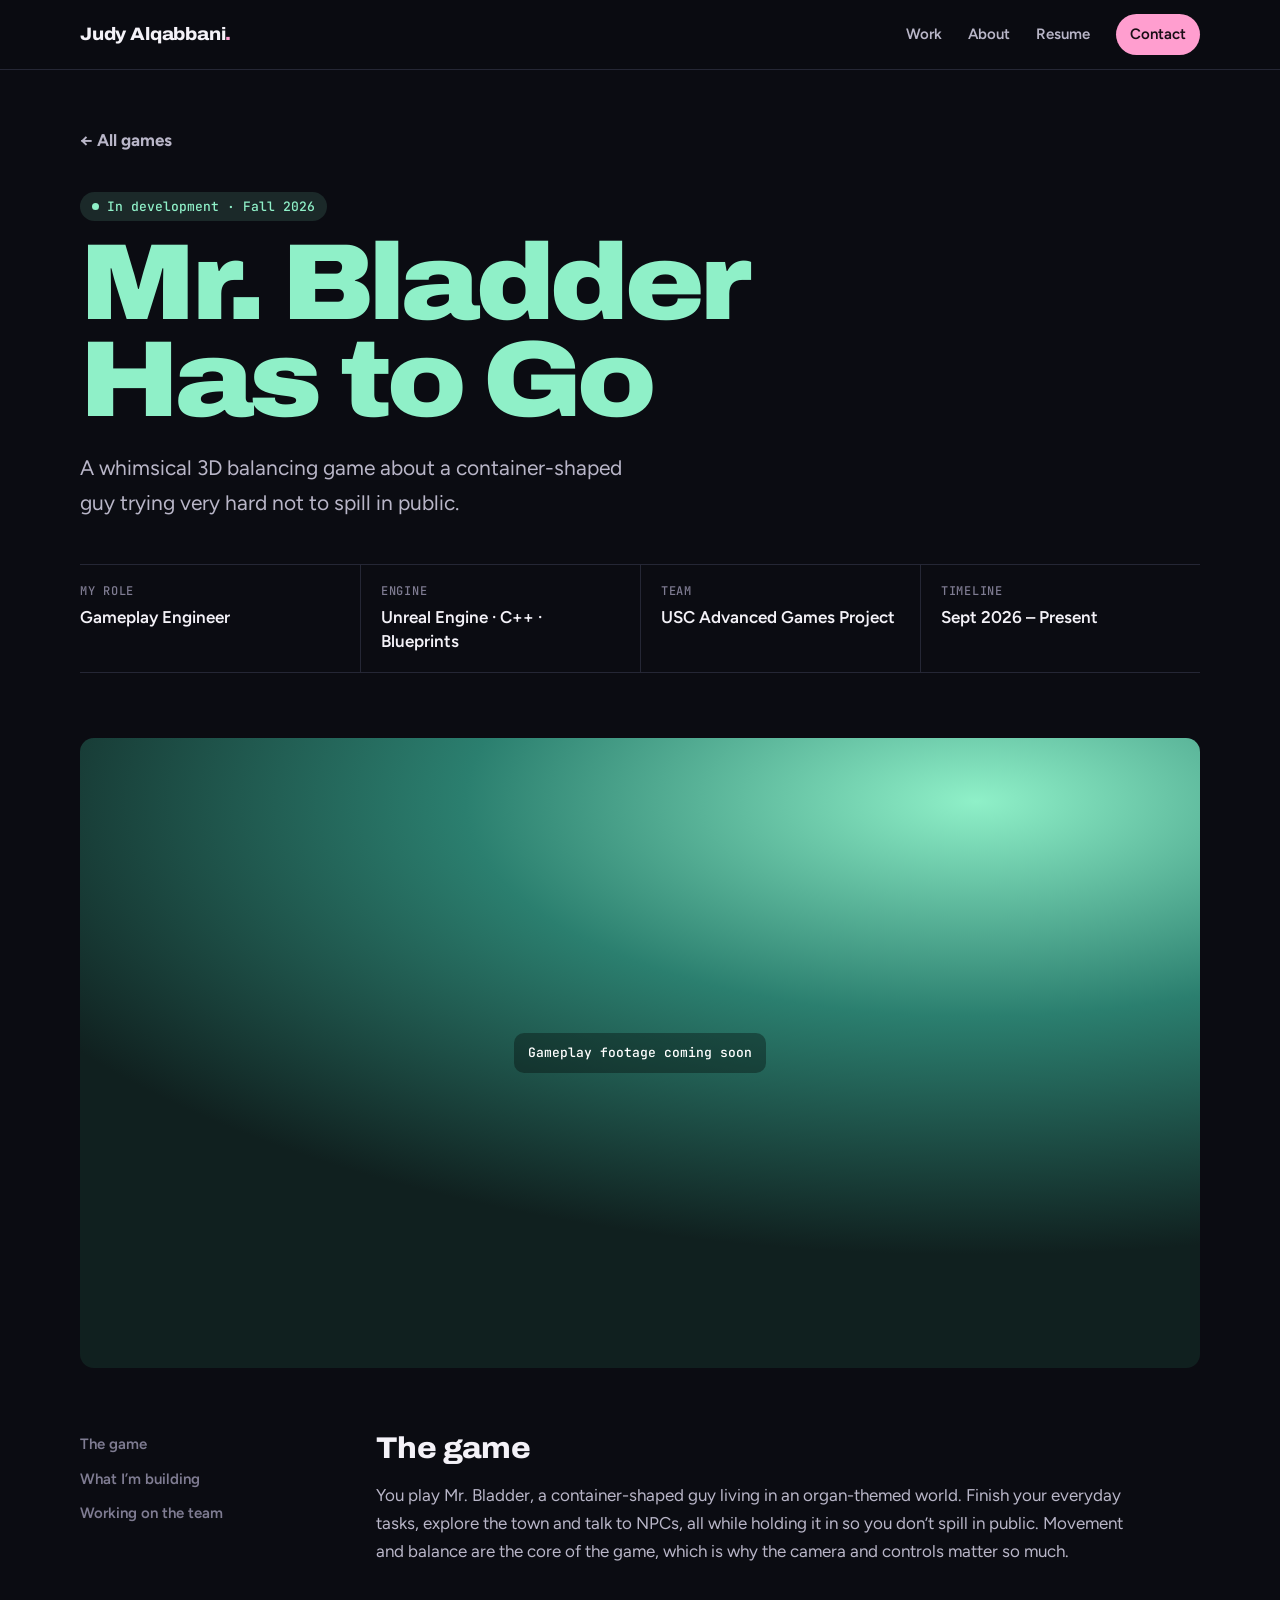
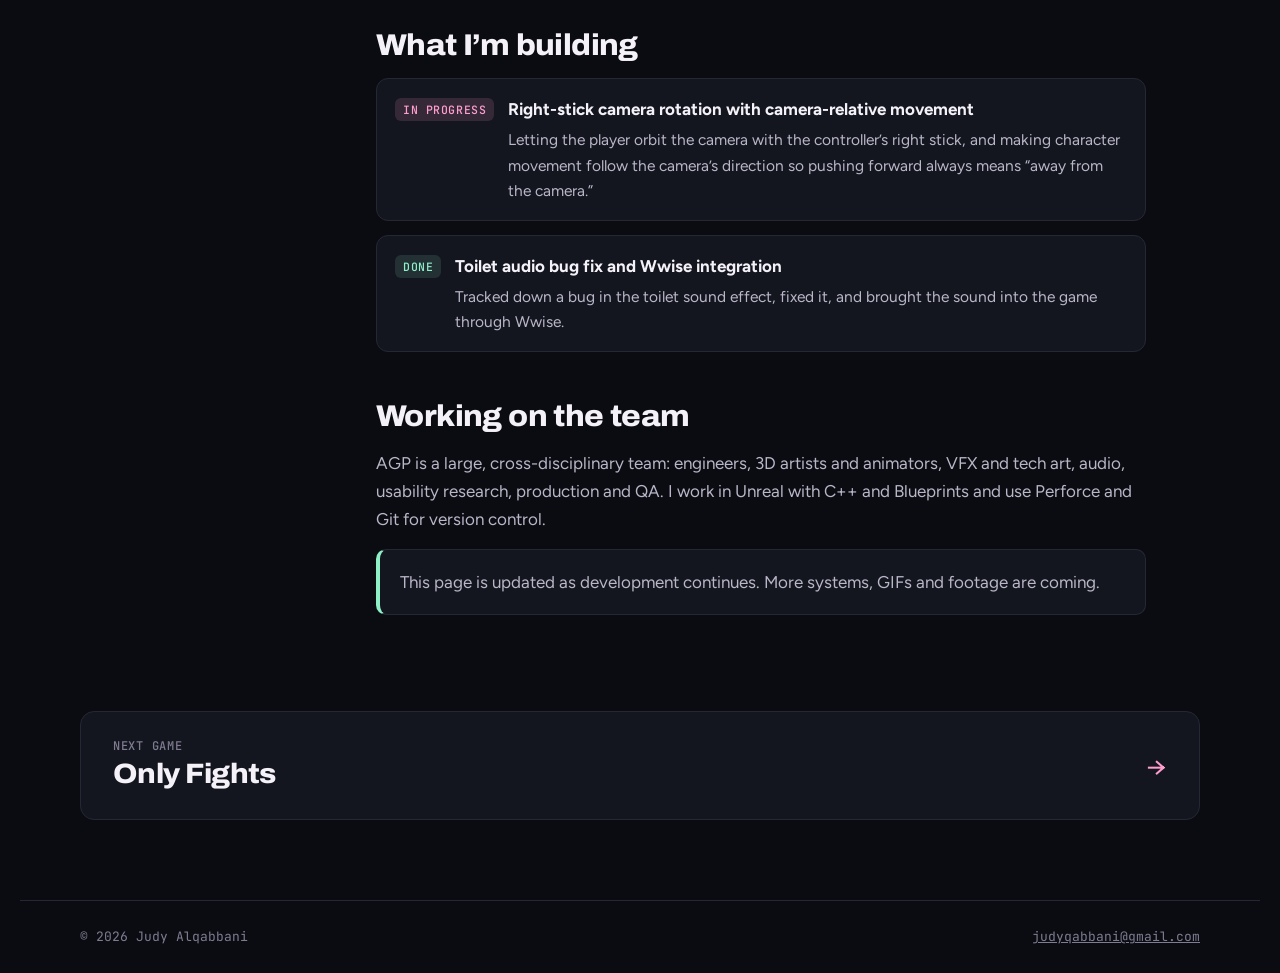
==== projects/mr-bladder.html @ 7c148da4 "Add files via upload" ====
<!DOCTYPE html>
<html lang="en">
<head>
  <meta charset="utf-8">
  <meta name="viewport" content="width=device-width, initial-scale=1">
  <title>Mr. Bladder Has to Go · Judy Alqabbani</title>
  <meta name="description" content="A whimsical 3D balancing game about a container-shaped guy trying very hard not to spill in public.">
  <link rel="preconnect" href="https://fonts.googleapis.com">
  <link rel="preconnect" href="https://fonts.gstatic.com" crossorigin>
  <link rel="stylesheet" href="https://fonts.googleapis.com/css2?family=Archivo:wdth,wght@100..125,700..900&family=Figtree:wght@400;600;700&family=JetBrains+Mono:wght@500&display=swap">
  <link rel="stylesheet" href="../style.css">
</head>
<body>

<header class="site-head">
  <div class="wrap">
    <a class="logo" href="../index.html">Judy Alqabbani<span>.</span></a>
    <nav class="site-nav">
      <a href="../index.html#work">Work</a>
      <a href="../index.html#about" class="hide-sm">About</a>
      <a href="../resume.pdf" target="_blank" rel="noopener" class="hide-sm">Resume</a>
      <a href="../index.html#contact" class="nav-cta">Contact</a>
    </nav>
  </div>
</header>

<main class="wrap m-bladder">
  <div class="p-hero">
    <a class="back" href="../index.html#work">← All games</a><br>
    <span class="chip live">In development · Fall 2026</span>
    <h1>Mr. Bladder Has to Go</h1>
    <p class="tagline">A whimsical 3D balancing game about a container-shaped guy trying very hard not to spill in public.</p>
    <dl class="meta-grid">
      <div><dt>My role</dt><dd>Gameplay Engineer</dd></div>
      <div><dt>Engine</dt><dd>Unreal Engine · C++ · Blueprints</dd></div>
      <div><dt>Team</dt><dd>USC Advanced Games Project</dd></div>
      <div><dt>Timeline</dt><dd>Sept 2026 – Present</dd></div>
    </dl>
  </div>

  <div class="video">
    <div class="media-slot m-bladder"><span>Gameplay footage coming soon</span></div>
  </div>

  <div class="p-body">
    <nav class="toc" aria-label="On this page">
      <a href="#game">The game</a>
      <a href="#contributions">What I’m building</a>
      <a href="#team">Working on the team</a>
    </nav>
    <div class="p-content">
      <section id="game">
        <h2>The game</h2>
        <p>You play Mr. Bladder, a container-shaped guy living in an organ-themed world. Finish your everyday tasks, explore the town and talk to NPCs, all while holding it in so you don’t spill in public. Movement and balance are the core of the game, which is why the camera and controls matter so much.</p>
      </section>
      <section id="contributions">
        <h2>What I’m building</h2>
        <ul class="contrib">
          <li><span class="status wip">In progress</span><div><strong>Right-stick camera rotation with camera-relative movement</strong><p>Letting the player orbit the camera with the controller’s right stick, and making character movement follow the camera’s direction so pushing forward always means “away from the camera.”</p></div></li>
          <li><span class="status done">Done</span><div><strong>Toilet audio bug fix and Wwise integration</strong><p>Tracked down a bug in the toilet sound effect, fixed it, and brought the sound into the game through Wwise.</p></div></li>
        </ul>
      </section>
      <section id="team">
        <h2>Working on the team</h2>
        <p>AGP is a large, cross-disciplinary team: engineers, 3D artists and animators, VFX and tech art, audio, usability research, production and QA. I work in Unreal with C++ and Blueprints and use Perforce and Git for version control.</p>
        <div class="callout"><p>This page is updated as development continues. More systems, GIFs and footage are coming.</p></div>
      </section>
    </div>
  </div>

  <a class="next" href="only-fights.html">
    <div><small>Next game</small><strong>Only Fights</strong></div>
    <span class="arrow">→</span>
  </a>
</main>

<footer class="site-foot">
  <div class="wrap"><span>© <span data-year>2026</span> Judy Alqabbani</span><a href="mailto:judyqabbani@gmail.com">judyqabbani@gmail.com</a></div>
</footer>

<script src="../main.js"></script>
</body>
</html>
---- style.css ----
/* Judy Alqabbani — portfolio styles */
:root {
  color-scheme: dark;
  --bg: #0b0c12;
  --paper: #14161f;
  --ink: #f4f2f8;
  --ink-2: #b9b6c8;
  --ink-3: #7f7c92;
  --line: #252735;
  --accent: #ff9ecf;       /* pastel pink */
  --accent-ink: #1a0d15;
  --tint: rgba(255,158,207,.14);
  --live: #8ff0c8;         /* mint */
  --live-tint: rgba(143,240,200,.12);
  --lav: #b8a6ff;
  --peach: #ffc39e;
  --sky: #9fd8ff;
  --glow: linear-gradient(100deg, #b8a6ff 0%, #ff9ecf 50%, #ffc39e 100%);
  --display: "Archivo", "Helvetica Neue", Arial, sans-serif;
  --body: "Figtree", "Helvetica Neue", Arial, sans-serif;
  --mono: "JetBrains Mono", ui-monospace, Menlo, Consolas, monospace;
  --radius: 14px;
  --max: 1120px;
}

*, *::before, *::after { box-sizing: border-box; }
html { scroll-behavior: smooth; }
body {
  margin: 0;
  background: var(--bg);
  color: var(--ink);
  font: 17px/1.65 var(--body);
  -webkit-font-smoothing: antialiased;
  padding-inline: 20px;
}
img { max-width: 100%; display: block; }
a { color: inherit; }
a:focus-visible, button:focus-visible { outline: 2px solid var(--accent); outline-offset: 3px; border-radius: 4px; }
.wrap { max-width: var(--max); margin-inline: auto; }

/* ---------- header ---------- */
.site-head {
  position: sticky; top: 0; z-index: 10;
  margin-inline: -20px; padding: 14px 20px;
  background: color-mix(in srgb, var(--bg) 88%, transparent);
  backdrop-filter: blur(12px);
  border-bottom: 1px solid var(--line);
}
.site-head .wrap { display: flex; align-items: center; justify-content: space-between; gap: 20px; }
.logo { font: 800 18px/1 var(--display); font-stretch: 110%; letter-spacing: -.01em; text-decoration: none; }
.logo span { color: var(--accent); }
.site-nav { display: flex; gap: 26px; align-items: center; }
.site-nav a { text-decoration: none; font-weight: 600; font-size: 15px; color: var(--ink-2); }
.site-nav a:hover { color: var(--ink); }
.site-nav .nav-cta { color: var(--accent-ink); background: var(--accent); padding: 8px 14px; border-radius: 999px; }
.site-nav .nav-cta:hover { color: var(--accent-ink); filter: brightness(1.08); }

/* ---------- shared bits ---------- */
.eyebrow { font: 500 13px/1 var(--mono); letter-spacing: .06em; text-transform: uppercase; color: var(--ink-3); margin: 0 0 14px; }
.chip { display: inline-flex; align-items: center; gap: 8px; font: 500 13px/1 var(--mono); padding: 7px 11px; border-radius: 999px; background: var(--paper); border: 1px solid var(--line); color: var(--ink-2); white-space: nowrap; }
.chip.live { background: var(--live-tint); border-color: transparent; color: var(--live); }
.chip.live::before { content: ""; width: 7px; height: 7px; border-radius: 50%; background: currentColor; }
.chip.accent { background: var(--tint); border-color: transparent; color: var(--accent); }
.btn { display: inline-flex; align-items: center; gap: 8px; padding: 13px 20px; border-radius: 999px; font: 700 15px/1 var(--body); text-decoration: none; border: 1.5px solid var(--ink); background: transparent; color: var(--ink); cursor: pointer; transition: transform .15s, background .15s; }
.btn:hover { transform: translateY(-1px); }
.btn.primary { background: var(--accent); border-color: var(--accent); color: var(--accent-ink); }
.btn { border-color: #3a3d50; }
.btn:hover { border-color: var(--ink-2); }
.btn-row { display: flex; flex-wrap: wrap; gap: 12px; }
h1, h2, h3 { text-wrap: balance; }
h2.section-title { font: 800 clamp(32px, 4.4vw, 52px)/1 var(--display); font-stretch: 108%; letter-spacing: -.025em; margin: 0; }
section { padding-block: 72px; scroll-margin-top: 70px; }
.section-head { display: flex; justify-content: space-between; align-items: end; gap: 16px; flex-wrap: wrap; margin-bottom: 36px; }
.section-head p { margin: 0; color: var(--ink-2); max-width: 42ch; }

/* ---------- hero (home) ---------- */
.hero { padding-block: 88px 64px; }
.hero h1 {
  font: 900 clamp(52px, 10.5vw, 136px)/.88 var(--display);
  font-stretch: 112%;
  letter-spacing: -.045em;
  margin: 18px 0 32px;
}
.hero h1 .role { display: block; background: var(--glow); -webkit-background-clip: text; background-clip: text; color: transparent; padding-bottom: .06em; }
.hero-grid { display: grid; grid-template-columns: 1.3fr 1fr; gap: 48px; align-items: end; }
.hero-intro { font-size: 20px; line-height: 1.55; color: var(--ink-2); margin: 0; max-width: 36ch; }
.hero-intro strong { color: var(--ink); font-weight: 700; }
.hero-side { display: grid; gap: 20px; justify-items: start; }

/* ---------- project cards ---------- */
.work-grid { display: grid; grid-template-columns: repeat(2, 1fr); gap: 28px; }
.card { display: flex; flex-direction: column; background: var(--paper); border: 1px solid var(--line); border-radius: var(--radius); overflow: hidden; text-decoration: none; transition: transform .2s, box-shadow .2s; }
.card:hover { transform: translateY(-3px); border-color: var(--c, var(--accent)); box-shadow: 0 20px 50px -24px var(--c, var(--accent)); }
.card-media { position: relative; aspect-ratio: 16 / 9; overflow: hidden; background: var(--m-bg, #1d2230); }
.card-media img { width: 100%; height: 100%; object-fit: cover; transition: transform .4s; }
.card:hover .card-media img { transform: scale(1.03); }
.card-media .media-title { position: absolute; inset: auto 22px 20px 22px; font: 900 clamp(28px, 3.4vw, 40px)/.92 var(--display); font-stretch: 110%; letter-spacing: -.03em; color: #fff; }
.card-media .play { position: absolute; right: 16px; top: 16px; font: 500 12px/1 var(--mono); color: #fff; background: rgba(0,0,0,.55); padding: 7px 10px; border-radius: 999px; }
.card-body { padding: 22px 24px 26px; display: grid; gap: 12px; flex: 1; align-content: start; }
.card-top { display: flex; justify-content: space-between; align-items: center; gap: 10px; flex-wrap: wrap; }
.card h3 { font: 800 26px/1.1 var(--display); font-stretch: 106%; letter-spacing: -.02em; margin: 0; }
.card p { margin: 0; color: var(--ink-2); }
.tags { display: flex; flex-wrap: wrap; gap: 8px; }
.tags span { font: 500 12.5px/1 var(--mono); color: var(--ink-2); padding: 6px 9px; border-radius: 6px; background: #1c1f2b; }
.card .more { margin-top: 4px; font-weight: 700; color: var(--c, var(--accent)); }
.card h3 { color: var(--ink); }
.card:hover h3 { color: var(--c, var(--ink)); }

/* game-specific media grounds (used when there's no image yet) */
.m-bladder { --c: #8ff0c8; --m-bg: radial-gradient(120% 90% at 80% 10%, #8ff0c8 0%, #2b7f6f 38%, #10201f 80%); }
.m-fights  { --c: #ff9ecf; --m-bg: radial-gradient(120% 90% at 80% 10%, #ff9ecf 0%, #a3336f 38%, #23101c 80%); }
.m-shadow  { --c: #b8a6ff; --m-bg: radial-gradient(120% 90% at 80% 10%, #b8a6ff 0%, #4e3f99 38%, #121022 80%); }
.m-quarto  { --c: #ffc39e; --m-bg: radial-gradient(120% 90% at 80% 10%, #ffc39e 0%, #a35d33 38%, #221510 80%); }
.card.m-bladder, .card.m-fights, .card.m-shadow, .card.m-quarto { background: var(--paper); }

/* ---------- other projects list ---------- */
.others { margin-top: 28px; border-top: 1px solid var(--line); }
.other { display: grid; grid-template-columns: 1fr 2fr auto; gap: 24px; align-items: baseline; padding: 20px 0; border-bottom: 1px solid var(--line); }
.other h3 { margin: 0; font: 700 19px/1.3 var(--body); }
.other p { margin: 0; color: var(--ink-2); }
.other a { font-weight: 700; color: var(--peach); text-decoration: none; white-space: nowrap; }

/* ---------- about ---------- */
.about-grid { display: grid; grid-template-columns: 1.2fr 1fr; gap: 64px; }
.about-grid p { margin: 0 0 18px; color: var(--ink-2); max-width: 60ch; }
.facts { margin: 0; border-top: 1px solid var(--line); }
.facts div { display: grid; grid-template-columns: 120px 1fr; gap: 16px; padding: 16px 0; border-bottom: 1px solid var(--line); }
.facts dt { font: 500 12.5px/1.7 var(--mono); text-transform: uppercase; letter-spacing: .05em; color: var(--ink-3); }
.facts dd { margin: 0; font-weight: 600; }
.facts small { display: block; font-weight: 400; color: var(--ink-2); font-size: 15px; }

/* ---------- skills ---------- */
.skills { display: grid; grid-template-columns: repeat(4, 1fr); gap: 20px; }
.skill { background: var(--paper); border: 1px solid var(--line); border-radius: var(--radius); padding: 22px; }
.skill h3 { margin: 0 0 12px; font: 500 12.5px/1 var(--mono); text-transform: uppercase; letter-spacing: .06em; color: var(--sc, var(--accent)); }
.skill:nth-child(1) { --sc: var(--live); } .skill:nth-child(2) { --sc: var(--accent); } .skill:nth-child(3) { --sc: var(--lav); } .skill:nth-child(4) { --sc: var(--peach); }
.skill ul { margin: 0; padding: 0; list-style: none; display: grid; gap: 6px; font-weight: 600; }

/* ---------- contact ---------- */
.contact { padding-block: 88px; }
.contact-card { background: var(--glow); color: #14101c; border-radius: 22px; padding: clamp(32px, 6vw, 64px); display: grid; gap: 24px; }
.contact-card h2 { font: 900 clamp(36px, 6vw, 72px)/.95 var(--display); font-stretch: 110%; letter-spacing: -.035em; margin: 0; max-width: 14ch; }
.contact-card p { margin: 0; opacity: .75; max-width: 46ch; }
.contact-card .btn { border-color: #14101c; color: #14101c; }
.contact-card .btn.primary { background: #14101c; border-color: #14101c; color: #fff; }
.site-foot { border-top: 1px solid var(--line); padding-block: 26px; color: var(--ink-3); font: 13px/1.5 var(--mono); }
.site-foot .wrap { display: flex; justify-content: space-between; gap: 16px; flex-wrap: wrap; }

/* ---------- project page ---------- */
.p-hero { padding-block: 56px 36px; }
.back { display: inline-flex; gap: 8px; font-weight: 700; color: var(--ink-2); text-decoration: none; margin-bottom: 36px; }
.back:hover { color: var(--ink); }
.p-hero h1 { color: var(--c, var(--ink)); font: 900 clamp(46px, 8.5vw, 108px)/.9 var(--display); font-stretch: 112%; letter-spacing: -.04em; margin: 14px 0 22px; }
.p-hero .tagline { font-size: 21px; color: var(--ink-2); max-width: 44ch; margin: 0; }
.meta-grid { display: grid; grid-template-columns: repeat(4, 1fr); gap: 0; margin-top: 44px; border-top: 1px solid var(--line); border-bottom: 1px solid var(--line); }
.meta-grid div { padding: 18px 20px 18px 0; }
.meta-grid div + div { padding-left: 20px; border-left: 1px solid var(--line); }
.meta-grid dt { font: 500 12px/1.4 var(--mono); text-transform: uppercase; letter-spacing: .06em; color: var(--ink-3); margin-bottom: 6px; }
.meta-grid dd { margin: 0; font-weight: 600; line-height: 1.4; }

.video { margin-block: 12px 8px; }
.yt, .media-slot { position: relative; display: block; width: 100%; aspect-ratio: 16 / 9; border: 0; padding: 0; border-radius: var(--radius); overflow: hidden; background: var(--m-bg, #1d2230); cursor: pointer; }
.yt img { width: 100%; height: 100%; object-fit: cover; }
.yt .play-btn { position: absolute; left: 50%; top: 50%; translate: -50% -50%; width: 84px; height: 84px; border-radius: 50%; background: rgba(255,255,255,.95); display: grid; place-items: center; box-shadow: 0 10px 30px rgba(0,0,0,.35); transition: scale .2s; }
.yt:hover .play-btn { scale: 1.07; }
.yt .play-btn::after { content: ""; margin-left: 6px; border-left: 24px solid #0f1319; border-top: 15px solid transparent; border-bottom: 15px solid transparent; }
.yt .yt-label { position: absolute; left: 18px; bottom: 16px; font: 500 12.5px/1 var(--mono); color: #fff; background: rgba(0,0,0,.6); padding: 8px 11px; border-radius: 999px; }
.yt iframe { position: absolute; inset: 0; width: 100%; height: 100%; border: 0; }
.media-slot { cursor: default; display: grid; place-items: center; text-align: center; color: #fff; }
.media-slot span { font: 500 13px/1.5 var(--mono); background: rgba(0,0,0,.35); padding: 10px 14px; border-radius: 10px; }
.caption { font-size: 14px; color: var(--ink-3); margin: 10px 0 0; }

.p-body { display: grid; grid-template-columns: 240px 1fr; gap: 56px; padding-block: 56px 24px; }
.toc { position: sticky; top: 90px; align-self: start; display: grid; gap: 10px; font-weight: 600; font-size: 15px; }
.toc a { text-decoration: none; color: var(--ink-3); }
.toc a:hover { color: var(--ink); }
.p-content { max-width: 70ch; }
.p-content section { padding-block: 0 48px; }
.p-content h2 { font: 800 30px/1.1 var(--display); font-stretch: 106%; letter-spacing: -.02em; margin: 0 0 16px; }
.p-content p { margin: 0 0 16px; color: var(--ink-2); }
.p-content ul { margin: 0; padding-left: 20px; color: var(--ink-2); display: grid; gap: 8px; }
.p-content li strong { color: var(--ink); }
.contrib { list-style: none; padding: 0 !important; display: grid; gap: 14px !important; }
.contrib li { display: grid; border-left: 3px solid var(--c, var(--accent)); grid-template-columns: auto 1fr; gap: 14px; align-items: start; background: var(--paper); border: 1px solid var(--line); border-radius: 12px; padding: 16px 18px; color: var(--ink); }
.contrib li p { margin: 4px 0 0; font-size: 15.5px; }
.status { font: 500 11.5px/1 var(--mono); text-transform: uppercase; letter-spacing: .05em; padding: 6px 8px; border-radius: 6px; margin-top: 3px; white-space: nowrap; }
.status.done { background: var(--live-tint); color: var(--live); }
.status.wip { background: var(--tint); color: var(--accent); }
.shot { margin: 8px 0 24px; }
.shot img { border-radius: 12px; border: 1px solid var(--line); }
.callout { background: var(--paper); border: 1px solid var(--line); border-left: 4px solid var(--c, var(--accent)); border-radius: 10px; padding: 18px 20px; }
.callout p:last-child { margin: 0; }

.next { display: flex; justify-content: space-between; align-items: center; gap: 16px; padding: 28px 32px; margin-block: 24px 80px; background: var(--paper); border: 1px solid var(--line); border-radius: var(--radius); text-decoration: none; transition: transform .2s; }
.next:hover { transform: translateY(-2px); }
.next small { display: block; font: 500 12px/1 var(--mono); text-transform: uppercase; letter-spacing: .06em; color: var(--ink-3); margin-bottom: 8px; }
.next strong { font: 800 28px/1 var(--display); font-stretch: 108%; letter-spacing: -.02em; }
.next .arrow { font-size: 28px; color: var(--accent); }
.next:hover { border-color: var(--accent); }

/* ---------- responsive ---------- */
@media (max-width: 900px) {
  .hero-grid, .about-grid { grid-template-columns: 1fr; gap: 32px; }
  .work-grid { grid-template-columns: 1fr; }
  .skills { grid-template-columns: repeat(2, 1fr); }
  .p-body { grid-template-columns: 1fr; gap: 24px; }
  .toc { display: none; }
  .meta-grid { grid-template-columns: repeat(2, 1fr); }
  .meta-grid div:nth-child(3) { padding-left: 0; border-left: 0; }
  .meta-grid div:nth-child(n+3) { border-top: 1px solid var(--line); }
}
@media (max-width: 600px) {
  body { font-size: 16px; }
  .site-nav { gap: 16px; }
  .site-nav .hide-sm { display: none; }
  section { padding-block: 52px; }
  .hero { padding-block: 56px 40px; }
  .hero-intro { font-size: 18px; }
  .other { grid-template-columns: 1fr; gap: 6px; }
  .skills { grid-template-columns: 1fr; }
  .facts div { grid-template-columns: 1fr; gap: 2px; }
  .meta-grid { grid-template-columns: 1fr; }
  .meta-grid div, .meta-grid div + div { padding: 14px 0; border-left: 0; }
  .meta-grid div + div { border-top: 1px solid var(--line); }
  .yt .play-btn { width: 64px; height: 64px; }
  .next { padding: 22px; }
  .next strong { font-size: 22px; }
}
@media (prefers-reduced-motion: reduce) {
  html { scroll-behavior: auto; }
  * { transition: none !important; }
}
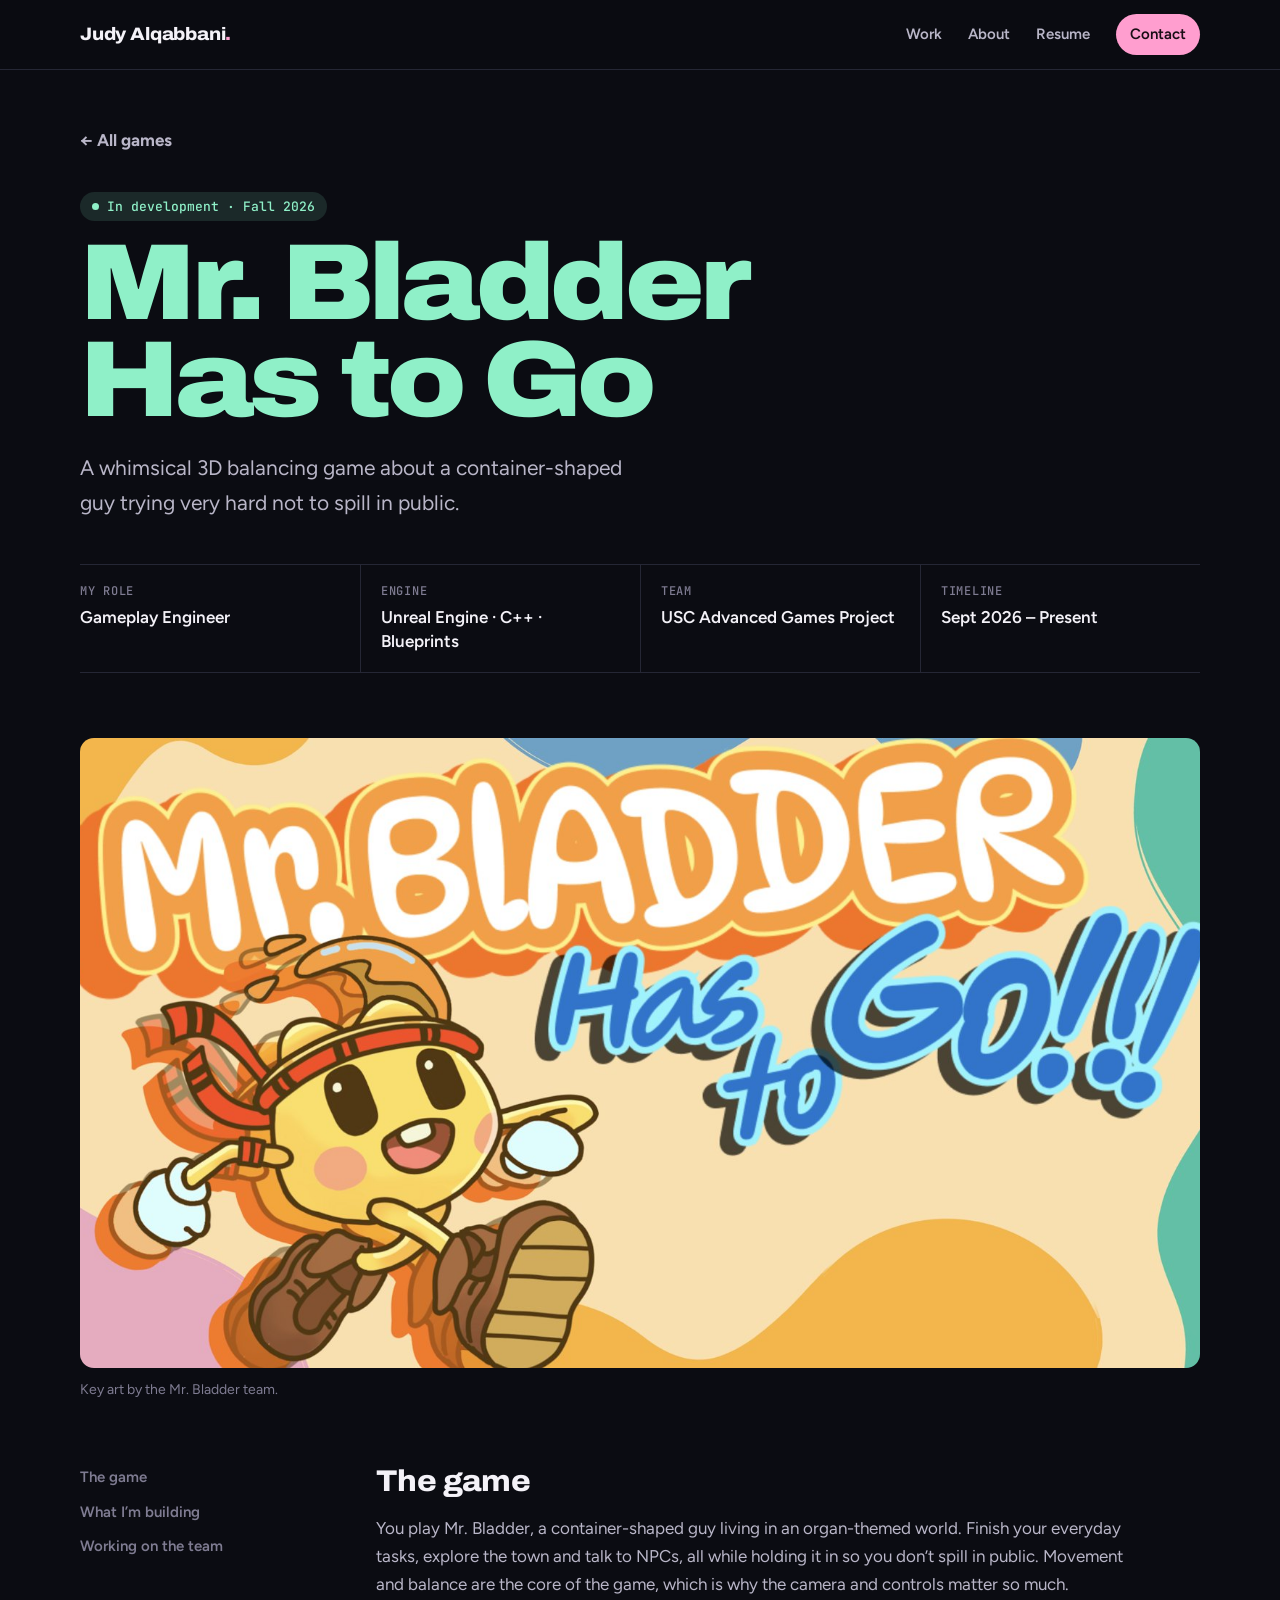
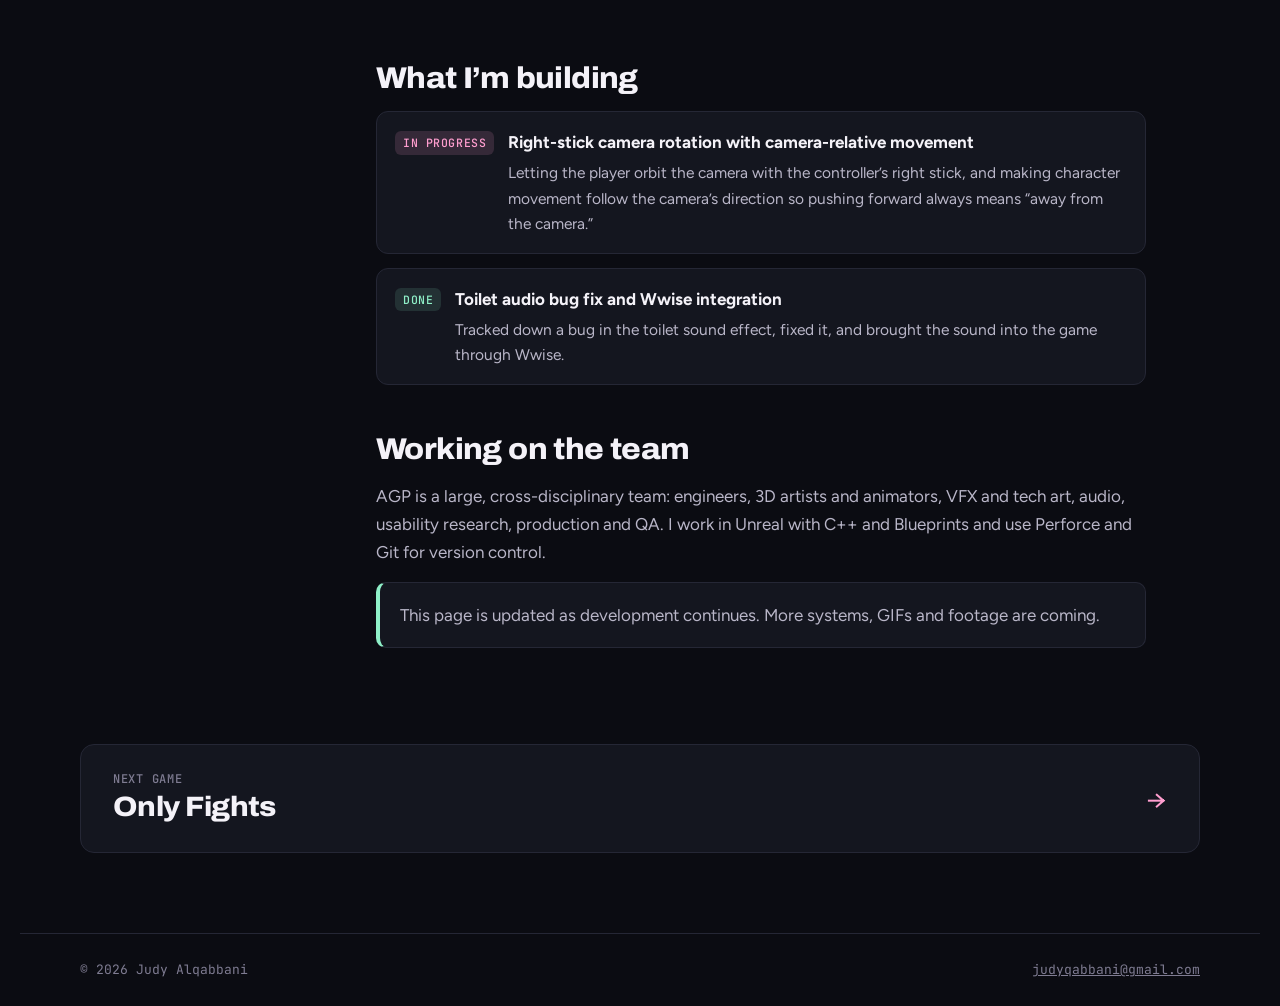
==== commit a4dcbf83: "Add files via upload" ====
--- a/projects/mr-bladder.html
+++ b/projects/mr-bladder.html
@@ -38,9 +38,10 @@
     </dl>
   </div>
 
-  <div class="video">
-    <div class="media-slot m-bladder"><span>Gameplay footage coming soon</span></div>
-  </div>
+  <figure class="video">
+    <img class="cover-img" src="../img/mr-bladder-cover.jpg" alt="Mr. Bladder Has to Go key art">
+    <figcaption class="caption">Key art by the Mr. Bladder team.</figcaption>
+  </figure>
 
   <div class="p-body">
     <nav class="toc" aria-label="On this page">
--- a/style.css
+++ b/style.css
@@ -81,8 +81,8 @@
   letter-spacing: -.045em;
   margin: 18px 0 32px;
 }
-.hero h1 .role { display: block; background: var(--glow); -webkit-background-clip: text; background-clip: text; color: transparent; padding-bottom: .06em; }
-.hero-grid { display: grid; grid-template-columns: 1.3fr 1fr; gap: 48px; align-items: end; }
+.hero-role { font: 900 clamp(30px, 5.4vw, 64px)/1 var(--display); font-stretch: 112%; letter-spacing: -.03em; margin: -14px 0 32px; background: var(--glow); -webkit-background-clip: text; background-clip: text; color: transparent; width: fit-content; padding-bottom: .08em; }
+.hero-grid { display: grid; grid-template-columns: 1fr; gap: 28px; }
 .hero-intro { font-size: 20px; line-height: 1.55; color: var(--ink-2); margin: 0; max-width: 36ch; }
 .hero-intro strong { color: var(--ink); font-weight: 700; }
 .hero-side { display: grid; gap: 20px; justify-items: start; }
@@ -130,7 +130,10 @@
 .facts small { display: block; font-weight: 400; color: var(--ink-2); font-size: 15px; }
 
 /* ---------- skills ---------- */
-.skills { display: grid; grid-template-columns: repeat(4, 1fr); gap: 20px; }
+.skills { display: grid; grid-template-columns: repeat(3, 1fr); gap: 20px; }
+.skill.wide { grid-column: 1 / -1; }
+.skill ul.cols { grid-template-columns: repeat(2, 1fr); column-gap: 32px; }
+.facts dd.list { line-height: 1.7; }
 .skill { background: var(--paper); border: 1px solid var(--line); border-radius: var(--radius); padding: 22px; }
 .skill h3 { margin: 0 0 12px; font: 500 12.5px/1 var(--mono); text-transform: uppercase; letter-spacing: .06em; color: var(--sc, var(--accent)); }
 .skill:nth-child(1) { --sc: var(--live); } .skill:nth-child(2) { --sc: var(--accent); } .skill:nth-child(3) { --sc: var(--lav); } .skill:nth-child(4) { --sc: var(--peach); }
@@ -203,6 +206,7 @@
   .hero-grid, .about-grid { grid-template-columns: 1fr; gap: 32px; }
   .work-grid { grid-template-columns: 1fr; }
   .skills { grid-template-columns: repeat(2, 1fr); }
+  .skill ul.cols { grid-template-columns: 1fr; }
   .p-body { grid-template-columns: 1fr; gap: 24px; }
   .toc { display: none; }
   .meta-grid { grid-template-columns: repeat(2, 1fr); }
@@ -230,3 +234,14 @@
   html { scroll-behavior: auto; }
   * { transition: none !important; }
 }
+
+.cover-img { width: 100%; aspect-ratio: 16 / 9; object-fit: cover; border-radius: var(--radius); }
+figure.video { margin-inline: 0; }
+
+/* code snippets */
+figure.code { margin: 20px 0 28px; }
+figure.code pre { margin: 0; overflow-x: auto; background: #0f1118; border: 1px solid var(--line); border-radius: 12px; padding: 18px 20px; }
+figure.code code { font: 13.5px/1.6 var(--mono); color: #d9d6e6; white-space: pre; }
+.p-content code { font: 0.88em var(--mono); color: var(--c, var(--accent)); }
+figure.code code { color: #d9d6e6; }
+.p-content { min-width: 0; } figure.code { max-width: 100%; }
